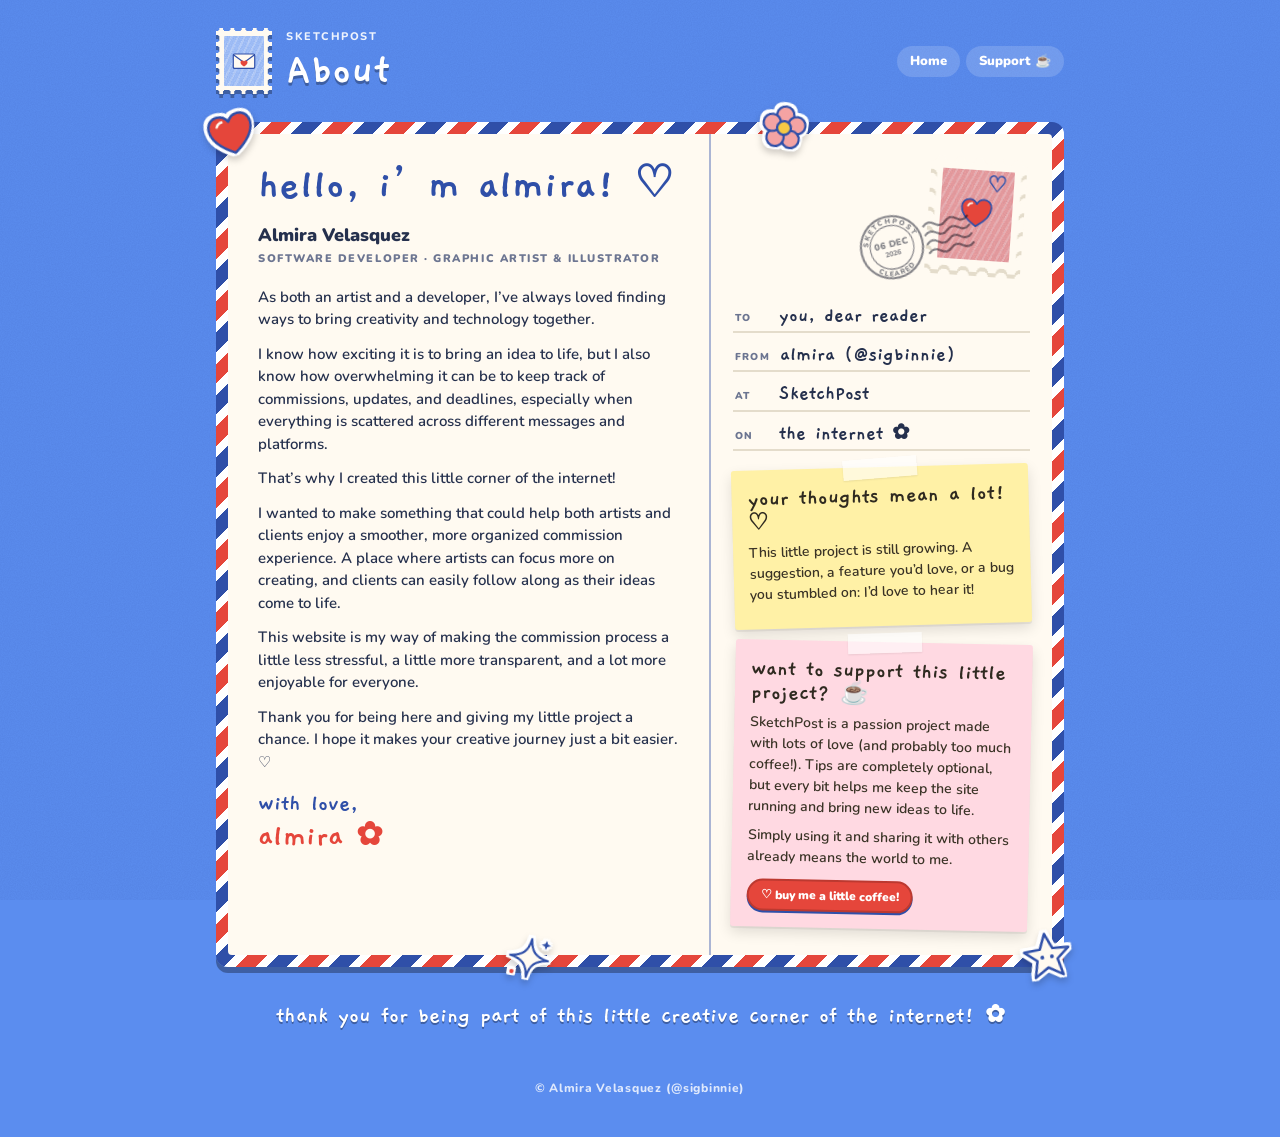
==== about.html @ d9590b63 "Add postcard-style About page and Ko-fi support links Co-Authored-By: Claude Opus 5.5 <noreply@anthr" ====
<!doctype html>
<html lang="en">
<head>
<meta charset="utf-8">
<meta name="viewport" content="width=device-width, initial-scale=1">
<title>About · SketchPost</title>
<meta name="description" content="A little letter from Almira (@sigbinnie), the artist and developer behind SketchPost.">
<meta name="theme-color" content="#5b8def">
<link rel="icon" href="/assets/favicon.svg" type="image/svg+xml">
<link rel="preconnect" href="https://fonts.googleapis.com">
<link rel="preconnect" href="https://fonts.gstatic.com" crossorigin>
<link href="https://fonts.googleapis.com/css2?family=Gaegu:wght@400;700&family=Nunito:wght@600;700;800;900&display=swap" rel="stylesheet">
<link rel="stylesheet" href="/assets/style.css">
</head>
<body>
<svg width="0" height="0" style="position:absolute" aria-hidden="true" focusable="false">
  <defs>
    <path id="pm-top" d="M16 50 A34 34 0 0 1 84 50"/>
    <path id="pm-bot" d="M9 50 A41 41 0 0 0 91 50"/>
  </defs>
</svg>

<div class="wrap about-wrap">
  <header class="top">
    <a class="brand" href="/">
      <div class="stamp logo"><div class="art"><span class="motif" data-icon="envelope"></span></div></div>
      <div>
        <p class="eyebrow">SketchPost</p>
        <h1>About</h1>
      </div>
    </a>
    <nav class="site-nav" aria-label="Site">
      <a href="/">Home</a>
      <a href="https://ko-fi.com/sigbinnie" target="_blank" rel="noopener">Support ☕</a>
    </nav>
  </header>

  <main>
    <article class="postcard" aria-label="A letter from Almira">
      <span class="sticker s1" data-icon="heart" aria-hidden="true"></span>
      <span class="sticker s2" data-icon="sparkle" aria-hidden="true"></span>
      <span class="sticker s3" data-icon="flower" aria-hidden="true"></span>
      <span class="sticker s4" data-icon="star" aria-hidden="true"></span>

      <div class="pc-inner">
        <section class="pc-letter">
          <h2 class="pc-hello">hello, i’m almira! ♡</h2>
          <p class="pc-name">Almira Velasquez</p>
          <p class="pc-role">software developer · graphic artist &amp; illustrator</p>

          <p>As both an artist and a developer, I’ve always loved finding ways to bring creativity and technology together.</p>
          <p>I know how exciting it is to bring an idea to life, but I also know how overwhelming it can be to keep track of commissions, updates, and deadlines, especially when everything is scattered across different messages and platforms.</p>
          <p>That’s why I created this little corner of the internet!</p>
          <p>I wanted to make something that could help both artists and clients enjoy a smoother, more organized commission experience. A place where artists can focus more on creating, and clients can easily follow along as their ideas come to life.</p>
          <p>This website is my way of making the commission process a little less stressful, a little more transparent, and a lot more enjoyable for everyone.</p>
          <p>Thank you for being here and giving my little project a chance. I hope it makes your creative journey just a bit easier. ♡</p>

          <p class="pc-sign">with love,<br><span>almira ✿</span></p>
        </section>

        <aside class="pc-side">
          <div class="pc-stamp">
            <div class="stamp" style="--c:var(--pink)"><div class="art"><span class="denom">♡</span><span class="motif" data-icon="heart"></span></div></div>
            <span id="pcPostmark"></span>
          </div>

          <ul class="pc-address">
            <li><span>to</span>you, dear reader</li>
            <li><span>from</span>almira (@sigbinnie)</li>
            <li><span>at</span>SketchPost</li>
            <li><span>on</span>the internet ✿</li>
          </ul>

          <div class="sticky yellow">
            <h3>your thoughts mean a lot! ♡</h3>
            <p>This little project is still growing. A suggestion, a feature you’d love, or a bug you stumbled on: I’d love to hear it!</p>
            <button class="btn small" id="aboutFeedback" type="button" hidden>✉ leave a little feedback</button>
          </div>

          <div class="sticky pink">
            <h3>want to support this little project? ☕</h3>
            <p>SketchPost is a passion project made with lots of love (and probably too much coffee!). Tips are completely optional, but every bit helps me keep the site running and bring new ideas to life.</p>
            <p>Simply using it and sharing it with others already means the world to me.</p>
            <a class="btn small primary" href="https://ko-fi.com/sigbinnie" target="_blank" rel="noopener">♡ buy me a little coffee!</a>
          </div>
        </aside>
      </div>
    </article>

    <p class="about-closing">thank you for being part of this little creative corner of the internet! ✿</p>
  </main>

  <footer class="foot">
    <p class="copy">© Almira Velasquez (@sigbinnie)</p>
  </footer>
</div>

<script type="module" src="/assets/about.js"></script>
<script src="/assets/feedback.js" defer></script>
</body>
</html>
---- assets/style.css ----
:root{
  --blue:#5b8def; --blue-2:#3f6fd6; --navy:#2f4fa8; --ink:#25304d; --muted:#6c7591;
  --paper:#fffaf1; --paper-2:#f4ecdc; --line:#e4dccb;
  --red:#e5463b; --pink:#f4a3a3; --yellow:#f6c944; --green:#bcd84a; --orange:#f6ad4b; --sky:#a9c8ff; --cream:#fde8c4;
  --shadow:#3e5fa3; --on-bg:#ffffff; --on-accent:#ffffff;
  --noise:url("data:image/svg+xml,%3Csvg xmlns='http://www.w3.org/2000/svg' width='180' height='180'%3E%3Cfilter id='n'%3E%3CfeTurbulence type='fractalNoise' baseFrequency='.85' numOctaves='3' stitchTiles='stitch'/%3E%3CfeColorMatrix values='0 0 0 0 .1 0 0 0 0 .15 0 0 0 0 .35 0 0 0 .55 0'/%3E%3C/filter%3E%3Crect width='100%25' height='100%25' filter='url(%23n)'/%3E%3C/svg%3E");
  --hatch:repeating-linear-gradient(115deg,rgba(255,255,255,.24) 0 2px,rgba(255,255,255,0) 2px 6px);
}
*{box-sizing:border-box}
[hidden]{display:none!important}
html{-webkit-text-size-adjust:100%}
body{margin:0;min-height:100vh;background:var(--blue);color:var(--ink);font:600 15px/1.5 'Nunito',system-ui,-apple-system,sans-serif;overflow-x:hidden}
body::before{content:"";position:fixed;inset:0;background-image:var(--noise);opacity:.22;mix-blend-mode:multiply;pointer-events:none;z-index:0}
.wrap{position:relative;z-index:1;max-width:880px;margin:0 auto;padding:28px 16px 40px}
button{font-family:inherit}
code{font:700 13px ui-monospace,SFMono-Regular,Menlo,monospace;background:var(--paper-2);padding:1px 6px;border-radius:6px}
.eyebrow{font-size:11px;font-weight:800;letter-spacing:.14em;text-transform:uppercase;margin:0}

/* ---------- header & footer ---------- */
.top{display:flex;align-items:center;justify-content:space-between;gap:16px;flex-wrap:wrap;margin-bottom:24px}
.brand{display:flex;align-items:center;gap:14px;color:inherit;text-decoration:none}
.top .eyebrow{color:var(--on-bg);opacity:.9}
h1{font:700 46px/1 'Gaegu',cursive;margin:2px 0 0;color:var(--on-bg);text-shadow:0 3px 0 var(--shadow)}
.foot{text-align:center;margin:48px 0 0;color:var(--on-bg)}
.foot .thanks{font:700 19px/1.3 'Gaegu',cursive;margin:0}
.foot .copy{font-size:12px;font-weight:800;letter-spacing:.06em;margin:8px 0 0;opacity:.8}
.foot .copy a{color:inherit}

/* ---------- stamps ---------- */
.stamp{--r:6px;position:relative;width:var(--sw,116px);height:var(--sh,138px);padding:calc(2*var(--r));
  background:
    radial-gradient(var(--r),#0000 97%,var(--paper)) round calc(-1.5*var(--r)) calc(-1.5*var(--r))/calc(3*var(--r)) calc(3*var(--r)),
    linear-gradient(var(--paper) 0 0) no-repeat 50%/calc(100% - 3*var(--r)) calc(100% - 3*var(--r));
  filter:drop-shadow(0 4px 0 var(--shadow));flex:none}
.art{position:relative;height:100%;background-color:var(--c,var(--pink));background-image:var(--hatch);overflow:hidden;display:grid;place-items:center;border-radius:1px}
.art::after{content:"";position:absolute;inset:0;background:var(--noise);opacity:.38;mix-blend-mode:multiply;pointer-events:none}
.motif{width:58%;display:block;margin-top:-6px;position:relative;z-index:1}
.motif svg{width:100%;height:auto;display:block}
.denom{position:absolute;top:4px;right:7px;font:700 22px/1 'Gaegu',cursive;color:var(--navy);z-index:1}
.stamp-label{position:absolute;left:7px;right:7px;bottom:5px;font:700 15px/1 'Gaegu',cursive;color:var(--red);letter-spacing:.06em;text-transform:uppercase;white-space:nowrap;overflow:hidden;text-overflow:ellipsis;z-index:1}
.logo{--sw:56px;--sh:66px;--r:4px;--c:var(--sky)}
.logo .motif{width:70%;margin:0}
.postmark{position:absolute;left:calc(var(--sw)*.16);top:calc(var(--sh)*.48);width:calc(var(--sw)*1.1);height:auto;color:rgba(60,64,80,.62);transform:rotate(-14deg);pointer-events:none;z-index:2;mix-blend-mode:multiply}

/* ---------- paper cards ---------- */
.paper{background:var(--paper);border-radius:16px;box-shadow:0 5px 0 var(--shadow);padding:20px}
.center{text-align:center;max-width:460px;margin:24px auto 0}
.paper h2{font:700 32px/1.05 'Gaegu',cursive;margin:0 0 6px;color:var(--navy)}
.paper p{margin:0}
.paper .lede{color:var(--muted);margin-bottom:14px}
.banner{background:var(--yellow);color:var(--ink);border-radius:12px;padding:10px 14px;font-weight:800;font-size:13px;margin-bottom:18px;box-shadow:0 3px 0 var(--shadow)}
.empty{background:var(--paper);border-radius:16px;padding:22px;text-align:center;color:var(--muted);box-shadow:0 4px 0 var(--shadow)}
.loading-mail{width:54px;margin:4px auto 10px;animation:bob2 1.6s ease-in-out infinite}
.loading-mail svg{display:block;width:100%;height:auto}

/* lookup */
.lookup-form{display:flex;gap:8px;margin-top:4px}
.lookup-form input{flex:1;text-transform:uppercase;letter-spacing:.08em;font-family:ui-monospace,SFMono-Regular,Menlo,monospace}
.lookup-note{margin-top:10px!important;color:var(--red);font-size:13px;font-weight:800}

/* ---------- parcel label ---------- */
.ticket{background:var(--paper);border-radius:16px;box-shadow:0 5px 0 var(--shadow);overflow:hidden}
.airmail{height:10px;background:repeating-linear-gradient(-45deg,var(--red) 0 12px,var(--paper) 12px 20px,var(--navy) 20px 32px,var(--paper) 32px 40px)}
.ticket-body{display:grid;grid-template-columns:1.5fr 1fr}
.ticket-main{padding:18px 20px 16px;min-width:0}
.ticket .eyebrow{color:var(--muted)}
.tracking{font:800 17px/1.2 ui-monospace,SFMono-Regular,Menlo,monospace;letter-spacing:.08em;margin:3px 0 10px;overflow-wrap:anywhere}
.ticket h2{font:700 30px/1.05 'Gaegu',cursive;margin:0 0 12px;color:var(--navy);overflow-wrap:anywhere}
.meta{display:grid;grid-template-columns:repeat(3,minmax(0,1fr));gap:10px;margin:0}
.meta dt{font-size:10.5px;font-weight:800;letter-spacing:.12em;text-transform:uppercase;color:var(--muted)}
.meta dd{margin:2px 0 0;font-weight:800;overflow-wrap:anywhere}
.barcode{display:block;width:100%;height:32px;fill:var(--ink);margin-top:14px;opacity:.85}
.ticket-status{border-left:2px dashed var(--line);padding:18px 20px;display:flex;flex-direction:column;justify-content:center;min-width:0}
.status-text{font:700 36px/1 'Gaegu',cursive;margin:6px 0 4px;color:var(--red);overflow-wrap:anywhere}
.status-delivered .status-text{color:#4f8a1e}
.status-created .status-text{color:var(--muted)}
.sub{margin:0;font-size:13px;color:var(--muted);font-weight:700}

/* ---------- route ---------- */
.route{margin:26px 0 30px;color:var(--on-bg)}
.route-head{display:flex;justify-content:space-between;align-items:baseline;gap:10px;font-weight:800;font-size:13px}
.route-head .eyebrow{opacity:.88}
.track{position:relative;height:84px;margin:4px 30px 0}
.track .line{position:absolute;left:0;right:0;top:44px;border-top:3px dashed color-mix(in srgb,var(--on-bg) 70%,transparent)}
.track .fill{position:absolute;left:0;top:43px;height:5px;border-radius:5px;background:var(--yellow);box-shadow:0 2px 0 var(--shadow);transition:width .5s}
.stop{position:absolute;top:36px;width:0;display:flex;flex-direction:column;align-items:center}
.stop .dot{width:19px;height:19px;flex:none;border-radius:50%;background:var(--blue);border:3px solid var(--paper);box-shadow:0 2px 0 var(--shadow)}
.stop.st-done .dot{background:var(--yellow);border-color:var(--paper)}
.stop.st-current .dot{background:var(--red);animation:pulse 1.6s infinite}
.stop-label{margin-top:6px;font:700 16px/1.05 'Gaegu',cursive;white-space:nowrap;text-align:center}
.stop.st-pending .stop-label{opacity:.7}
.mail{position:absolute;top:2px;width:38px;transform:translateX(-50%);transition:left .5s;animation:bob 2s ease-in-out infinite;filter:drop-shadow(0 3px 0 var(--shadow))}
.mail svg{display:block;width:100%;height:auto}

/* ---------- stage list ---------- */
.stages{display:flex;flex-direction:column;gap:26px}
.stage{--sw:116px;--sh:138px;display:grid;grid-template-columns:var(--sw) minmax(0,1fr);gap:20px;align-items:start}
.stamp-col{position:relative;align-self:stretch}
.stage:not(:last-child) .stamp-col::after{content:"";position:absolute;left:50%;top:calc(var(--sh) + 12px);bottom:-22px;border-left:3px dashed color-mix(in srgb,var(--on-bg) 65%,transparent);transform:translateX(-50%)}
.s-pending .stamp{filter:grayscale(.9) drop-shadow(0 4px 0 var(--shadow));opacity:.72}
.s-current .stamp{animation:wobble 3s ease-in-out infinite}
.card{position:relative;background:var(--paper);border-radius:16px;padding:16px 18px 18px;box-shadow:0 4px 0 var(--shadow);min-width:0}
.s-current .card{box-shadow:0 0 0 3px var(--yellow),0 7px 0 var(--shadow)}
.card-top{display:flex;justify-content:space-between;align-items:center;gap:8px;flex-wrap:wrap}
.card .eyebrow{color:var(--muted)}
.pill{font:900 10.5px/1 'Nunito';letter-spacing:.1em;text-transform:uppercase;padding:6px 10px;border-radius:999px;display:inline-flex;align-items:center;gap:6px}
.pill-done{background:#e6f1c2;color:#4a6610}
.pill-current{background:var(--red);color:var(--on-accent)}
.pill-current::before{content:"";width:7px;height:7px;border-radius:50%;background:currentColor;animation:blink 1.2s infinite}
.pill-pending{background:var(--paper-2);color:var(--muted)}
.card h3{font:700 32px/1.05 'Gaegu',cursive;margin:8px 0 2px;color:var(--navy);overflow-wrap:anywhere}
.when{margin:0;font-size:13px;font-weight:800;color:var(--muted)}
.note{margin:10px 0 0;overflow-wrap:anywhere;white-space:pre-line}
.note a{color:var(--blue-2);font-weight:800;text-decoration:underline;text-decoration-thickness:2px;text-underline-offset:3px}
.note a:hover{color:var(--red)}
.note a:focus-visible{outline:3px solid var(--yellow);outline-offset:2px;border-radius:3px}
.proofs{margin-top:12px;padding-top:12px;border-top:2px dashed var(--line)}
.proof-link{all:unset;cursor:pointer;display:inline-flex;align-items:center;gap:6px;font-weight:900;color:var(--blue-2);text-decoration:underline;text-decoration-thickness:2px;text-underline-offset:4px}
.proof-link:focus-visible{outline:3px solid var(--yellow);outline-offset:3px;border-radius:4px}
.proof-link .chev{transition:transform .2s}
.proof-link[aria-expanded="true"] .chev{transform:rotate(180deg)}
.thumbs{display:flex;flex-wrap:wrap;gap:14px;margin-top:12px;animation:drop .25s ease-out}
.thumb{position:relative;width:78px;height:78px;padding:4px;background:#fff;border:0;border-radius:4px;box-shadow:0 2px 0 rgba(0,0,0,.12),0 0 0 1px var(--line);cursor:zoom-in;transform:rotate(-2.5deg);transition:transform .15s}
.thumbs > :nth-child(even) .thumb, .thumbs > .thumb:nth-child(even){transform:rotate(2deg)}
.thumbs .thumb:hover,.thumbs .thumb:focus-visible{transform:rotate(0) scale(1.07);outline:none}
.thumb img{width:100%;height:100%;object-fit:cover;display:block;border-radius:2px;background:var(--paper-2)}
.thumb.broken img{visibility:hidden}
.thumb.broken::after{content:"link broken";position:absolute;inset:4px;display:grid;place-items:center;font-size:11px;color:var(--muted);text-align:center}
.no-proofs{margin:0;font-size:13px;color:var(--muted);font-style:italic}

/* ---------- forms & buttons ---------- */
.field{display:flex;flex-direction:column;gap:4px;min-width:0;margin:0}
.field > span,.field-label{font-size:10.5px;font-weight:900;letter-spacing:.12em;text-transform:uppercase;color:var(--muted);margin:0}
input,select,textarea{font:700 14px/1.3 'Nunito',sans-serif;color:#25304d;background:#fff;border:2px solid var(--line);border-radius:10px;padding:9px 11px;width:100%;min-width:0}
input:focus,select:focus,textarea:focus{outline:none;border-color:var(--blue)}
input[readonly]{background:var(--paper-2)}
textarea{resize:vertical}
.btn{display:inline-flex;align-items:center;justify-content:center;gap:6px;font:900 13px/1 'Nunito';padding:11px 16px;border-radius:999px;border:2px solid var(--navy);background:var(--paper);color:var(--navy);box-shadow:0 3px 0 var(--navy);cursor:pointer;white-space:nowrap;text-decoration:none}
.btn:active{transform:translateY(2px);box-shadow:0 1px 0 var(--navy)}
.btn:disabled{opacity:.5;cursor:default}
.btn.primary{background:var(--red);border-color:color-mix(in srgb,var(--red),#000 18%);color:var(--on-accent);box-shadow:0 3px 0 color-mix(in srgb,var(--red),#000 32%)}
.btn.small{padding:8px 12px;font-size:12px;box-shadow:0 2px 0 var(--navy)}
.btn.ghost{border-color:var(--line);color:var(--muted);box-shadow:none;background:#fff}
.btn.armed{background:var(--red);border-color:var(--red);color:#fff}
.btn.google{background:#fff;color:var(--ink);border-color:var(--line);box-shadow:0 3px 0 var(--line);padding:12px 18px;font-size:14px}

/* ---------- artist desk ---------- */
.desk-bar{display:flex;justify-content:space-between;align-items:center;gap:10px;flex-wrap:wrap;color:var(--on-bg);font-weight:800;font-size:13px;margin-bottom:14px}
.desk-bar b{overflow-wrap:anywhere}
.desk-card{background:var(--paper);border-radius:16px;box-shadow:0 5px 0 var(--shadow);padding:18px 20px;margin-bottom:26px}
.picker{display:flex;gap:10px;align-items:flex-end;flex-wrap:wrap}
.picker .grow,.linkbox .grow{flex:1 1 240px}
.desk-head{display:flex;align-items:flex-start;gap:12px;flex-wrap:wrap;justify-content:space-between}
.rubber{display:inline-block;font:700 28px/1 'Gaegu',cursive;color:var(--red);border:3px solid var(--red);border-radius:8px;padding:3px 12px 1px;transform:rotate(-3deg);margin:0 0 6px}
.hint{margin:4px 0 0;font-size:13px;color:var(--muted);max-width:52ch}
.save-state{display:inline-block;margin-left:4px;padding:2px 8px;border-radius:999px;font-size:11px;font-weight:900;background:#e6f1c2;color:#4a6610}
.save-state.saving{background:var(--paper-2);color:var(--muted)}
.save-state.error{background:var(--red);color:#fff}
.linkbox{display:flex;gap:8px;align-items:flex-end;flex-wrap:wrap;margin-top:16px}
.grid-fields{display:grid;grid-template-columns:repeat(auto-fit,minmax(170px,1fr));gap:12px;margin-top:16px}
.add-stage{display:flex;flex-wrap:wrap;gap:10px;align-items:flex-end;margin-top:16px;padding-top:16px;border-top:2px dashed var(--line)}
.add-stage .grow{flex:1 1 200px}
.add-stage .field:not(.grow){flex:0 1 200px}
.desk-foot{display:flex;gap:8px;flex-wrap:wrap;margin-top:16px}
.tools{display:flex;gap:6px}
.icon-btn{min-width:34px;height:34px;padding:0 8px;border-radius:10px;border:2px solid var(--line);background:#fff;color:var(--navy);display:inline-grid;place-items:center;cursor:pointer;font:900 12px 'Nunito'}
.icon-btn:disabled{opacity:.35;cursor:default}
.icon-btn.armed{background:var(--red);border-color:var(--red);color:#fff}
.edit-grid{display:grid;grid-template-columns:1fr 1fr;gap:10px;margin-top:12px}
.edit-grid .full{grid-column:1/-1}
.swatches{display:flex;gap:7px;flex-wrap:wrap;padding:5px 2px}
.swatch{width:28px;height:28px;border-radius:50%;border:3px solid #fff;box-shadow:0 0 0 2px var(--line);background:var(--sw);cursor:pointer;padding:0}
.swatch.on{box-shadow:0 0 0 3px var(--navy)}
.dropzone{margin-top:14px;padding:12px;border:2px dashed var(--line);border-radius:12px;background:rgba(255,255,255,.55);transition:.15s}
.dropzone.over{border-color:var(--blue);background:#eaf1ff}
.thumb-wrap{position:relative}
.rm{position:absolute;top:-9px;right:-9px;width:24px;height:24px;border-radius:50%;background:var(--red);color:#fff;border:2px solid #fff;cursor:pointer;display:grid;place-items:center;font:900 15px/1 'Nunito';padding:0;z-index:2}
.add-tile{width:78px;height:78px;border:2px dashed var(--blue);border-radius:6px;background:#fff;color:var(--blue-2);font:900 12px/1.25 'Nunito';cursor:pointer}
.add-tile:disabled{opacity:.5;cursor:progress}
.url-row{display:flex;gap:8px;margin-top:12px}
.url-row input{flex:1}
.drop-hint{font-size:12px;color:var(--muted);margin:8px 0 0}

/* ---------- lightbox & toast ---------- */
.lightbox{position:fixed;inset:0;z-index:50;background:rgba(18,32,82,.88);display:flex;align-items:center;justify-content:center;padding:64px 60px 28px}
.lb-figure{margin:0;display:flex;flex-direction:column;align-items:center;max-width:100%;animation:pop .22s ease-out}
.lb-figure img{max-width:min(100%,900px);max-height:76vh;background:#fff;padding:10px;border-radius:6px;box-shadow:0 10px 0 rgba(0,0,0,.25);object-fit:contain;display:block}
.lb-figure figcaption{margin-top:14px;color:#fff;font:700 21px/1.2 'Gaegu',cursive;text-align:center}
.lb-btn{position:absolute;width:44px;height:44px;border-radius:50%;border:0;background:var(--paper);color:var(--navy);font:900 24px/1 'Nunito';cursor:pointer;display:grid;place-items:center;box-shadow:0 3px 0 rgba(0,0,0,.25)}
.lb-close{top:14px;right:14px}
.lb-prev{left:10px;top:50%;margin-top:-22px}
.lb-next{right:10px;top:50%;margin-top:-22px}
.toast{position:fixed;left:50%;bottom:22px;transform:translate(-50%,20px);background:var(--navy);color:#fff;font-weight:800;padding:11px 18px;border-radius:999px;box-shadow:0 4px 0 rgba(0,0,0,.2);opacity:0;transition:.25s;z-index:60;pointer-events:none;max-width:calc(100% - 32px);text-align:center}
.toast.show{opacity:1;transform:translate(-50%,0)}


/* ---------- landing ---------- */
.hero{text-align:center;color:var(--on-bg);padding:18px 0 8px}
.hero .logo{--sw:84px;--sh:100px;--r:5px;margin:0 auto 16px}
.hero h1{font-size:64px}
.hero .tag{font-size:18px;font-weight:800;max-width:36ch;margin:12px auto 0;opacity:.95}
.cta{display:flex;gap:10px;justify-content:center;flex-wrap:wrap;margin:22px 0 6px}
.cta .btn{font-size:15px;padding:13px 20px}
.demo-frame{margin:34px auto 0;max-width:640px;background:color-mix(in srgb,var(--on-bg) 14%,transparent);border-radius:22px;padding:16px}
.demo-frame .route{margin:20px 0 6px}
.demo-cap{color:var(--on-bg);text-align:center;font:700 18px/1.2 'Gaegu',cursive;margin:10px 0 0;opacity:.9}
.features{display:grid;grid-template-columns:repeat(auto-fit,minmax(190px,1fr));gap:14px;margin:34px 0 0}
.feature{background:var(--paper);border-radius:16px;padding:16px;box-shadow:0 4px 0 var(--shadow)}
.feature .stamp{--sw:52px;--sh:62px;--r:4px;margin-bottom:10px}
.feature .stamp .motif{width:72%;margin:0}
.feature h3{font:700 24px/1.05 'Gaegu',cursive;margin:0 0 4px;color:var(--navy)}
.feature p{margin:0;font-size:14px;color:var(--muted)}
.section-gap{margin-top:34px}

/* ---------- studio: list ---------- */
.bar-actions{display:flex;gap:6px;flex-wrap:wrap}
.bar-actions .btn[aria-current="page"]{background:var(--navy);border-color:var(--navy);color:#fff}
.studio-name{font:700 22px/1 'Gaegu',cursive}
.list-head{display:flex;justify-content:space-between;align-items:flex-end;gap:12px;flex-wrap:wrap;color:var(--on-bg)}
.list-title{font:700 36px/1 'Gaegu',cursive;margin:0;text-shadow:0 3px 0 var(--shadow)}
.list-head .hint{color:var(--on-bg);opacity:.9;margin-top:6px}
.list-tools{display:flex;gap:10px;flex-wrap:wrap;align-items:center;margin:16px 0 18px}
.list-tools input{flex:1 1 220px;border-color:transparent;box-shadow:0 3px 0 var(--shadow)}
.chips{display:flex;gap:6px;flex-wrap:wrap}
.chip{border:0;border-radius:999px;padding:8px 13px;font:900 12px/1 'Nunito';cursor:pointer;background:color-mix(in srgb,var(--on-bg) 18%,transparent);color:var(--on-bg)}
.chip[aria-pressed="true"]{background:var(--paper);color:var(--navy);box-shadow:0 3px 0 var(--shadow)}
.parcel-grid{display:grid;grid-template-columns:repeat(auto-fill,minmax(250px,1fr));gap:16px}
.parcel-tile{all:unset;box-sizing:border-box;cursor:pointer;display:flex;gap:14px;align-items:flex-start;background:var(--paper);border-radius:16px;padding:14px;box-shadow:0 4px 0 var(--shadow);transition:transform .15s;min-width:0}
.parcel-tile:hover{transform:translateY(-2px)}
.parcel-tile:focus-visible{outline:3px solid var(--yellow);outline-offset:2px}
.stamp.mini{--sw:62px;--sh:74px;--r:4px}
.stamp.mini .motif{margin-top:4px}
.stamp.mini .denom{font-size:15px;top:2px;right:5px}
/* Stamps that sit on cream cards: a thin ink outline traces the perforated edge so the stamp stands out from the paper. */
.parcel-tile .stamp,.feature .stamp{
  --edge:color-mix(in srgb,var(--navy) 55%,transparent);
  background-color:transparent;
  filter:drop-shadow(1.5px 0 0 var(--edge)) drop-shadow(-1.5px 0 0 var(--edge)) drop-shadow(0 1.5px 0 var(--edge)) drop-shadow(0 -1.5px 0 var(--edge)) drop-shadow(0 3px 0 var(--line))}
.parcel-tile .stamp.mini.is-pending{opacity:.75}
.parcel-tile .stamp.mini.is-pending .art{filter:grayscale(.85)}
.tile-body{display:block;min-width:0;flex:1}
.tile-body .eyebrow{color:var(--muted);font-family:ui-monospace,SFMono-Regular,Menlo,monospace;letter-spacing:.06em}
.tile-code{display:block}
.tile-title{display:block;font:700 24px/1.05 'Gaegu',cursive;margin:3px 0 2px;color:var(--navy);overflow:hidden;text-overflow:ellipsis;white-space:nowrap}
.tile-client{display:block;margin:0;font-size:13px;color:var(--muted);overflow:hidden;text-overflow:ellipsis;white-space:nowrap}
.tile-progress{display:block;height:6px;border-radius:6px;background:var(--paper-2);margin:10px 0 8px;overflow:hidden}
.tile-progress span{display:block;height:100%;background:var(--yellow);border-radius:6px}
.tile-meta{display:flex;justify-content:space-between;align-items:center;gap:6px;margin:0;font-size:12px;font-weight:800;color:var(--muted)}
.tile-meta .pill{max-width:150px;overflow:hidden;text-overflow:ellipsis;white-space:nowrap;display:inline-block}
.back{all:unset;cursor:pointer;color:var(--on-bg);font-weight:900;font-size:14px;display:inline-flex;gap:6px;align-items:center;margin-bottom:14px}
.back:focus-visible{outline:3px solid var(--yellow);border-radius:6px}

/* ---------- studio: customize ---------- */
.sect{font:900 11px/1 'Nunito';letter-spacing:.14em;text-transform:uppercase;color:var(--muted);margin:22px 0 10px;padding-top:16px;border-top:2px dashed var(--line)}
.presets{display:grid;grid-template-columns:repeat(auto-fill,minmax(140px,1fr));gap:8px}
.preset{border:2px solid var(--line);background:#fff;border-radius:12px;padding:9px 10px;cursor:pointer;text-align:left;font:800 13px 'Nunito';color:#25304d}
.preset.on{border-color:var(--navy);box-shadow:0 0 0 2px var(--navy)}
.preset .dots{display:flex;gap:3px;margin-bottom:6px}
.preset .dots i{width:16px;height:16px;border-radius:50%;display:block;box-shadow:inset 0 0 0 1px rgba(0,0,0,.12)}
.colors{display:grid;grid-template-columns:repeat(auto-fill,minmax(130px,1fr));gap:10px;margin-top:12px}
.color-field{display:flex;align-items:center;gap:8px;border:2px solid var(--line);background:#fff;border-radius:12px;padding:6px 10px 6px 6px;font:800 13px 'Nunito';color:#25304d;cursor:pointer}
.color-field input{width:34px;height:34px;padding:0;border:0;border-radius:8px;background:none;cursor:pointer;flex:none}
.icon-pick{display:flex;gap:8px;flex-wrap:wrap}
.icon-pick button{width:46px;height:46px;border-radius:12px;border:2px solid var(--line);background:#fff;cursor:pointer;padding:6px}
.icon-pick button.on{border-color:var(--navy);box-shadow:0 0 0 2px var(--navy)}
.icon-pick svg{width:100%;height:100%;display:block}
.preview-label{color:var(--on-bg);font:900 11px/1 'Nunito';letter-spacing:.14em;text-transform:uppercase;margin:0 0 10px;opacity:.9}
.theme-preview{background:var(--blue);border-radius:22px;padding:18px 14px;box-shadow:inset 0 0 0 2px color-mix(in srgb,var(--on-bg) 25%,transparent);margin-bottom:26px}
.theme-preview .top{margin-bottom:16px}
.theme-preview h1{font-size:34px}
.theme-preview .route{margin:18px 0 20px}
.theme-preview .foot{margin-top:22px}
.onboard .presets{margin-top:6px}
.onboard form{text-align:left;display:grid;gap:12px;margin-top:14px}

@media (max-width:560px){
  .hero h1{font-size:48px}
  .parcel-grid{grid-template-columns:1fr}
}

/* ---------- site nav + support card ---------- */
.site-nav{display:flex;gap:6px;flex-wrap:wrap}
.site-nav.top-right{justify-content:flex-end}
.site-nav a{color:var(--on-bg);font:900 13px/1 'Nunito',sans-serif;text-decoration:none;padding:9px 13px;border-radius:999px;background:color-mix(in srgb,var(--on-bg) 16%,transparent)}
.site-nav a:hover{background:color-mix(in srgb,var(--on-bg) 26%,transparent)}
.site-nav a:focus-visible{outline:3px solid var(--yellow);outline-offset:2px}
.support-card{display:flex;gap:18px;align-items:center;background:var(--paper);border-radius:16px;padding:18px 20px;box-shadow:0 5px 0 var(--shadow)}
.support-card .stamp{--sw:70px;--sh:84px;--r:4px;transform:rotate(-6deg);
  --edge:color-mix(in srgb,var(--navy) 55%,transparent);
  filter:drop-shadow(1.5px 0 0 var(--edge)) drop-shadow(-1.5px 0 0 var(--edge)) drop-shadow(0 1.5px 0 var(--edge)) drop-shadow(0 -1.5px 0 var(--edge)) drop-shadow(0 3px 0 var(--line))}
.support-card .stamp .motif{width:66%;margin:0}
.support-card h2{font:700 30px/1.05 'Gaegu',cursive;margin:0 0 4px;color:var(--navy)}
.support-card p{margin:0;color:var(--muted)}
.support-actions{display:flex;gap:8px;flex-wrap:wrap;margin-top:12px}
.foot .copy + .copy{margin-top:4px}

/* ---------- about: postcard ---------- */
.about-wrap .top{margin-bottom:28px}
.postcard{position:relative;padding:12px;border-radius:12px;box-shadow:0 6px 0 var(--shadow);
  background:repeating-linear-gradient(-45deg,var(--red) 0 14px,#fff 14px 22px,var(--navy) 22px 36px,#fff 36px 44px)}
.pc-inner{background:var(--paper);border-radius:4px;display:grid;grid-template-columns:minmax(0,1.4fr) minmax(0,1fr)}
.pc-letter{padding:30px 30px 28px}
.pc-letter p{margin:0 0 12px}
.pc-hello{font:700 44px/1 'Gaegu',cursive;color:var(--navy);margin:0 0 14px}
.pc-name{font-weight:900;font-size:18px;margin:0!important}
.pc-role{font-size:11px;font-weight:900;letter-spacing:.14em;text-transform:uppercase;color:var(--muted);margin:2px 0 18px!important}
.pc-sign{font:700 24px/1.15 'Gaegu',cursive;color:var(--navy);margin-top:18px!important}
.pc-sign span{font-size:32px;color:var(--red)}
.pc-side{border-left:2px solid color-mix(in srgb,var(--navy) 40%,transparent);padding:24px 22px 26px;display:flex;flex-direction:column;gap:16px;min-width:0}
.pc-stamp{position:relative;--sw:96px;--sh:114px;align-self:flex-end;margin-right:6px}
.pc-stamp .stamp{transform:rotate(4deg);filter:drop-shadow(0 4px 0 var(--line))}
.pc-stamp .stamp .motif{width:56%}
.pc-stamp .stamp-label{font-size:13px}
.pc-stamp .postmark{left:auto;right:calc(var(--sw)*.5);top:calc(var(--sh)*.42);width:calc(var(--sw)*1.25)}
.pc-address{list-style:none;margin:6px 0 0;padding:0}
.pc-address li{font:700 21px/1.2 'Gaegu',cursive;color:var(--ink);border-bottom:2px solid var(--line);padding:9px 2px 3px;display:flex;gap:10px;align-items:baseline;overflow-wrap:anywhere}
.pc-address span{font:900 10px/1 'Nunito',sans-serif;letter-spacing:.14em;text-transform:uppercase;color:var(--muted);min-width:34px}
.sticky{position:relative;padding:18px 16px 16px;border-radius:3px;box-shadow:0 6px 14px rgba(0,0,0,.12),0 2px 0 rgba(0,0,0,.06);color:#3a3326}
.sticky::before{content:"";position:absolute;top:-9px;left:50%;width:74px;height:20px;transform:translateX(-50%) rotate(-3deg);background:rgba(255,255,255,.6);box-shadow:0 1px 2px rgba(0,0,0,.08)}
.sticky.yellow{background:#fff1a6;transform:rotate(-1.6deg)}
.sticky.pink{background:#ffd9e2;transform:rotate(1.2deg)}
.sticky h3{font:700 23px/1.05 'Gaegu',cursive;margin:0 0 6px;color:#2f2a20}
.sticky p{margin:0 0 8px;font-size:14px}
.sticky .btn{margin-top:4px}
.sticker{position:absolute;width:58px;z-index:2;pointer-events:none;
  filter:drop-shadow(2.5px 0 0 #fff) drop-shadow(-2.5px 0 0 #fff) drop-shadow(0 2.5px 0 #fff) drop-shadow(0 -2.5px 0 #fff) drop-shadow(0 4px 3px rgba(0,0,0,.18))}
.sticker svg{display:block;width:100%;height:auto}
.sticker.s1{top:-18px;left:-14px;transform:rotate(-14deg)}
.sticker.s2{bottom:-16px;left:34%;transform:rotate(10deg);width:50px}
.sticker.s3{top:-20px;right:30%;transform:rotate(8deg);width:52px}
.sticker.s4{bottom:-18px;right:-12px;transform:rotate(-8deg)}
.about-closing{text-align:center;color:var(--on-bg);font:700 24px/1.25 'Gaegu',cursive;margin:34px 12px 0;text-shadow:0 2px 0 var(--shadow)}
@media (max-width:760px){
  .pc-inner{grid-template-columns:1fr}
  .pc-side{border-left:0;border-top:2px solid color-mix(in srgb,var(--navy) 40%,transparent)}
  .pc-stamp{position:absolute;top:-6px;right:10px;--sw:74px;--sh:88px}
  .pc-stamp .stamp-label{font-size:10px}
  .pc-letter{padding:26px 20px 20px}
  .pc-hello{font-size:36px;padding-right:80px}
  .pc-side{padding:20px 18px 24px}
  .pc-address{margin-top:0}
  .sticker.s3{display:none}
  .support-card{flex-direction:column;text-align:center}
  .support-actions{justify-content:center}
}

/* ---------- full-screen loader ---------- */
.loading-screen{position:fixed;inset:0;z-index:40;background:var(--blue);display:flex;flex-direction:column;align-items:center;justify-content:center;padding:24px;text-align:center;color:var(--on-bg);transition:opacity .25s}
.loading-screen::after{content:"";position:absolute;inset:0;background-image:var(--noise);opacity:.22;mix-blend-mode:multiply;pointer-events:none}
.loading-screen.hide{opacity:0;pointer-events:none}
.loading-screen .stamp.logo{--sw:96px;--sh:114px;--r:6px;animation:loaderbob 1.4s ease-in-out infinite}
.loading-screen .stamp.logo .motif{width:62%}
.loading-screen .eyebrow{margin:22px 0 0;opacity:.9}
.loader-text{font:700 40px/1.1 'Gaegu',cursive;margin:4px 0 0;text-shadow:0 3px 0 var(--shadow)}
@keyframes loaderbob{0%,100%{transform:translateY(0) rotate(-4deg)}50%{transform:translateY(-12px) rotate(4deg)}}

@keyframes wobble{0%,100%{transform:rotate(-2deg)}50%{transform:rotate(2deg)}}
@keyframes bob{0%,100%{transform:translate(-50%,0)}50%{transform:translate(-50%,-5px)}}
@keyframes bob2{0%,100%{transform:translateY(0)}50%{transform:translateY(-6px)}}
@keyframes pulse{0%{box-shadow:0 0 0 0 color-mix(in srgb,var(--on-bg) 70%,transparent)}100%{box-shadow:0 0 0 12px transparent}}
@keyframes blink{50%{opacity:.25}}
@keyframes drop{from{opacity:0;transform:translateY(-6px)}to{opacity:1;transform:none}}
@keyframes pop{from{opacity:0;transform:scale(.94)}to{opacity:1;transform:none}}

@media (max-width:620px){
  .ticket-body{grid-template-columns:1fr}
  .ticket-status{border-left:0;border-top:2px dashed var(--line)}
  .meta{grid-template-columns:1fr 1fr}
}
@media (max-width:560px){
  h1{font-size:36px}
  .stage{--sw:84px;--sh:100px;gap:14px}
  .stage .stamp{--r:5px}
  .denom{font-size:17px}
  .stamp-label{font-size:12px}
  .card{padding:14px}
  .card h3{font-size:27px}
  .edit-grid{grid-template-columns:1fr}
  .stop-label{display:none}
  .stop.st-current .stop-label{display:block}
  .lightbox{padding:64px 12px 28px}
  .lb-prev,.lb-next{top:auto;bottom:18px;margin-top:0}
  .lookup-form{flex-direction:column}
}
@media (prefers-reduced-motion:reduce){*{animation:none!important;transition:none!important}}
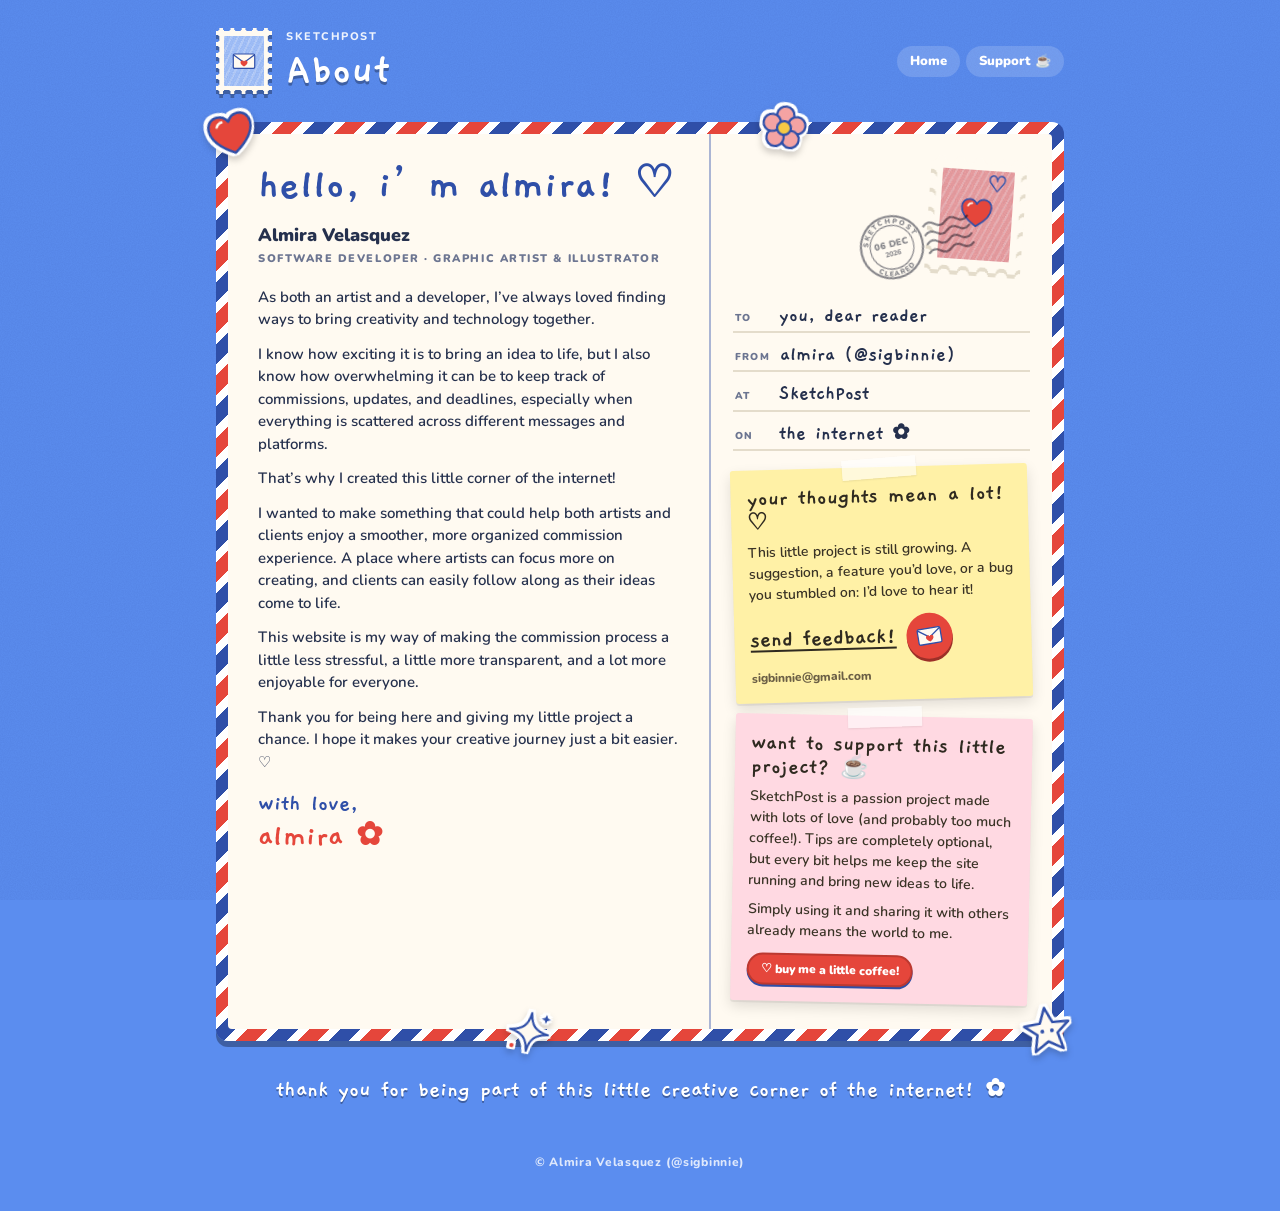
==== commit f5c8ba7d: "About page: send feedback by email to sigbinnie@gmail.com Co-Authored-By: Claude Opus 5.5 <noreply@a" ====
--- a/about.html
+++ b/about.html
@@ -74,7 +74,11 @@
           <div class="sticky yellow">
             <h3>your thoughts mean a lot! ♡</h3>
             <p>This little project is still growing. A suggestion, a feature you’d love, or a bug you stumbled on: I’d love to hear it!</p>
-            <button class="btn small" id="aboutFeedback" type="button" hidden>✉ leave a little feedback</button>
+            <a class="mail-link" href="mailto:sigbinnie@gmail.com?subject=SketchPost%20feedback" aria-label="Send feedback by email to sigbinnie@gmail.com">
+              <span class="mail-text">send feedback!</span>
+              <span class="mail-ico" data-icon="envelope" aria-hidden="true"></span>
+            </a>
+            <p class="mail-addr">sigbinnie@gmail.com</p>
           </div>
 
           <div class="sticky pink">
--- a/assets/style.css
+++ b/assets/style.css
@@ -322,6 +322,13 @@
 .sticky h3{font:700 23px/1.05 'Gaegu',cursive;margin:0 0 6px;color:#2f2a20}
 .sticky p{margin:0 0 8px;font-size:14px}
 .sticky .btn{margin-top:4px}
+.mail-link{display:inline-flex;align-items:center;gap:10px;margin-top:4px;text-decoration:none;color:#2f2a20}
+.mail-text{font:700 24px/1 'Gaegu',cursive;text-decoration:underline;text-decoration-thickness:2px;text-underline-offset:4px}
+.mail-ico{width:46px;height:46px;border-radius:50%;background:var(--red);display:grid;place-items:center;box-shadow:0 3px 0 color-mix(in srgb,var(--red),#000 32%);transform:rotate(-8deg);transition:transform .15s}
+.mail-ico svg{width:30px;height:auto;display:block}
+.mail-link:hover .mail-ico{transform:rotate(4deg) scale(1.08)}
+.mail-link:focus-visible{outline:3px solid var(--navy);outline-offset:4px;border-radius:10px}
+.mail-addr{margin:6px 0 0!important;font-size:12px!important;font-weight:800;color:#6b5f45;user-select:all}
 .sticker{position:absolute;width:58px;z-index:2;pointer-events:none;
   filter:drop-shadow(2.5px 0 0 #fff) drop-shadow(-2.5px 0 0 #fff) drop-shadow(0 2.5px 0 #fff) drop-shadow(0 -2.5px 0 #fff) drop-shadow(0 4px 3px rgba(0,0,0,.18))}
 .sticker svg{display:block;width:100%;height:auto}
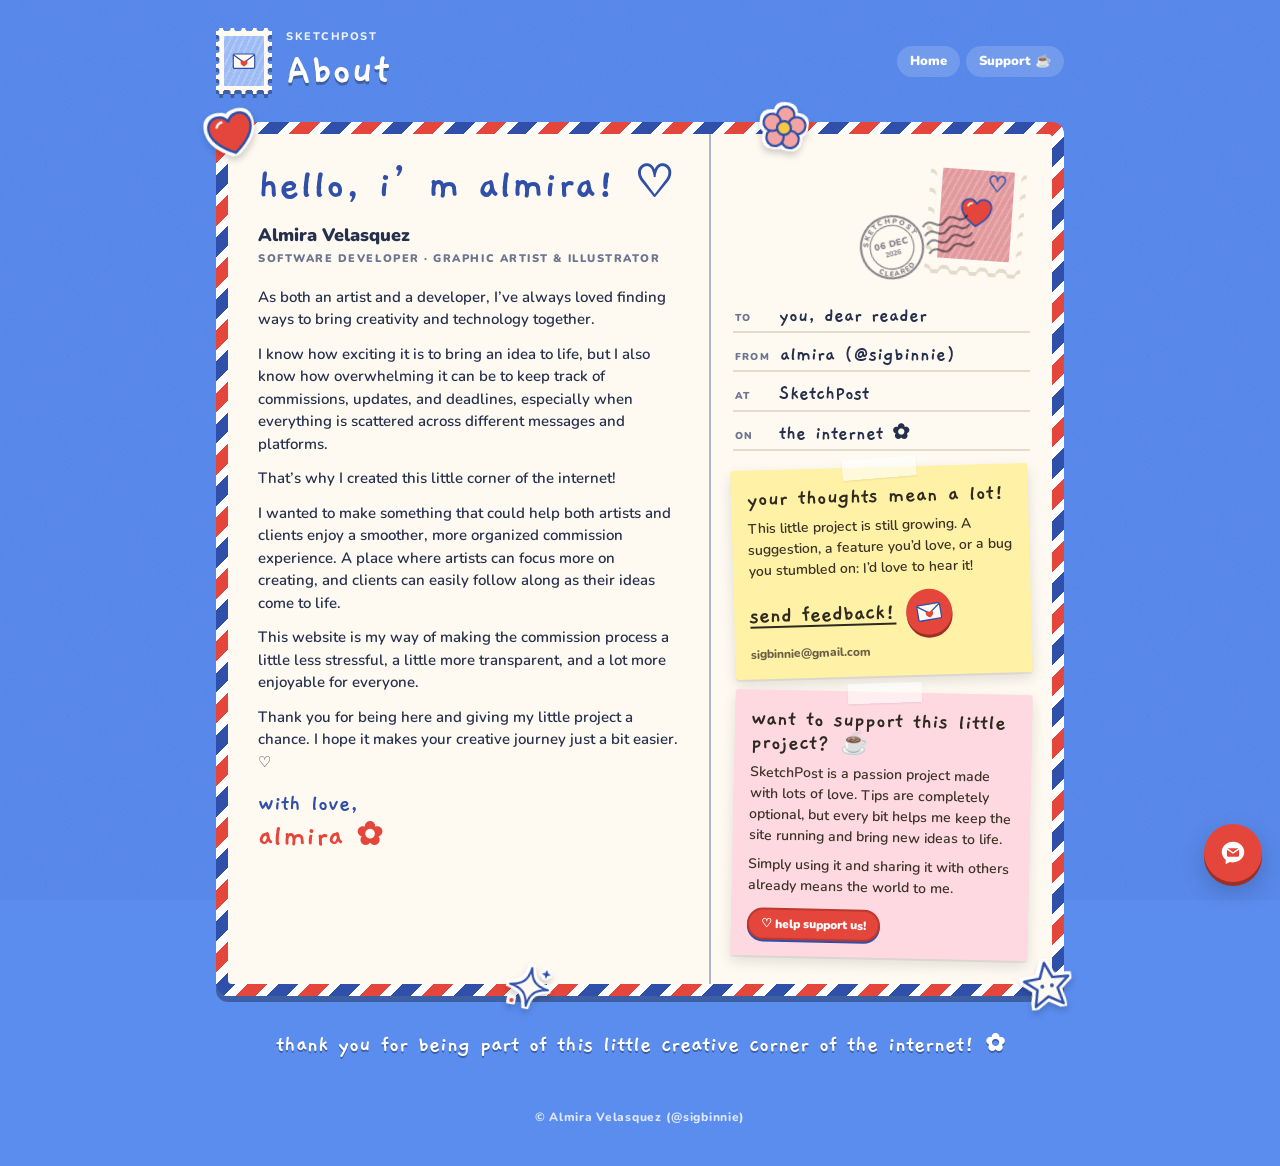
==== commit ce892f09: "Support copy tweaks" ====
--- a/about.html
+++ b/about.html
@@ -72,7 +72,7 @@
           </ul>
 
           <div class="sticky yellow">
-            <h3>your thoughts mean a lot! ♡</h3>
+            <h3>your thoughts mean a lot!</h3>
             <p>This little project is still growing. A suggestion, a feature you’d love, or a bug you stumbled on: I’d love to hear it!</p>
             <a class="mail-link" href="mailto:sigbinnie@gmail.com?subject=SketchPost%20feedback" aria-label="Send feedback by email to sigbinnie@gmail.com">
               <span class="mail-text">send feedback!</span>
@@ -83,9 +83,9 @@
 
           <div class="sticky pink">
             <h3>want to support this little project? ☕</h3>
-            <p>SketchPost is a passion project made with lots of love (and probably too much coffee!). Tips are completely optional, but every bit helps me keep the site running and bring new ideas to life.</p>
+            <p>SketchPost is a passion project made with lots of love. Tips are completely optional, but every bit helps me keep the site running and bring new ideas to life.</p>
             <p>Simply using it and sharing it with others already means the world to me.</p>
-            <a class="btn small primary" href="https://ko-fi.com/sigbinnie" target="_blank" rel="noopener">♡ buy me a little coffee!</a>
+            <a class="btn small primary" href="https://ko-fi.com/sigbinnie" target="_blank" rel="noopener">♡ help support us!</a>
           </div>
         </aside>
       </div>
